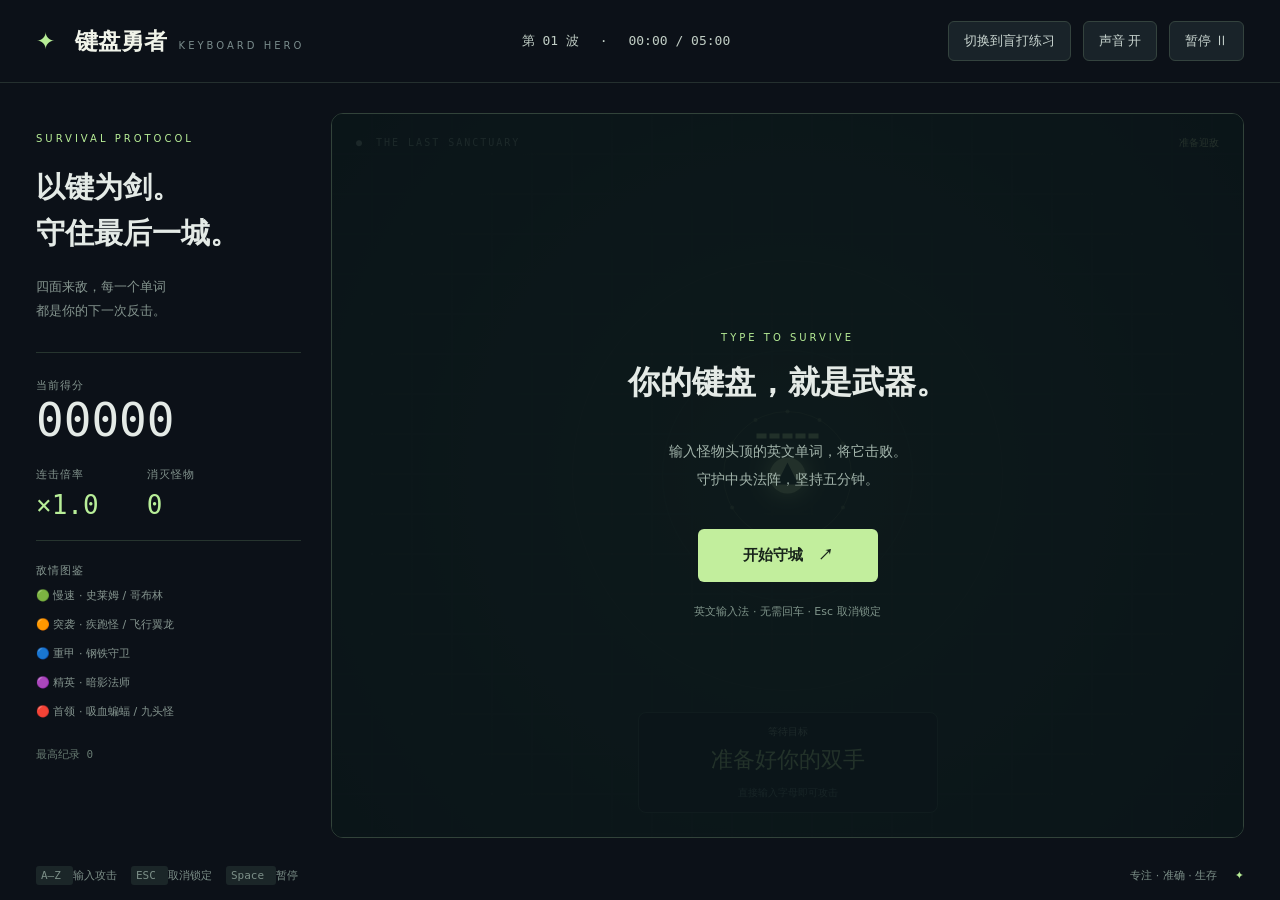
==== index.html @ b15db721 "Initial release: Keyboard Hero with survival and typing practice" ====
<!doctype html><html lang="zh-CN"><meta charset="utf-8"><meta name="viewport" content="width=device-width,initial-scale=1"><title>键盘勇者 · KEYBOARD HERO</title><link rel="stylesheet" href="style.css"><body><header><div class="brand">✦ <b>键盘勇者</b><small>KEYBOARD HERO</small></div><div id="clock">第 01 波　 ·　 00:00 / 05:00</div><div class="tools"><button id="mode">切换到盲打练习</button><button id="sound">声音 开</button><button id="pause">暂停 Ⅱ</button></div></header><main><aside><span class="eyebrow">SURVIVAL PROTOCOL</span><h1>以键为剑。<br>守住最后一城。</h1><p>四面来敌，每一个单词<br>都是你的下一次反击。</p><div class="stat"><label>当前得分</label><strong id="score">00000</strong></div><div class="duo"><div><label>连击倍率</label><b id="combo">×1.0</b></div><div><label>消灭怪物</label><b id="kills">0</b></div></div><section><label>敌情图鉴</label><p>🟢 慢速 · 史莱姆 / 哥布林</p><p>🟠 突袭 · 疾跑怪 / 飞行翼龙</p><p>🔵 重甲 · 钢铁守卫</p><p>🟣 精英 · 暗影法师</p><p>🔴 首领 · 吸血蝙蝠 / 九头怪</p></section><small id="best">最高纪录 0</small></aside><div class="arena"><canvas id="game"></canvas><div class="arena-top"><span>●　THE LAST SANCTUARY</span><span id="phase">准备迎敌</span></div><div id="overlay"><span class="eyebrow">TYPE TO SURVIVE</span><h2 id="title">你的键盘，就是武器。</h2><p id="message">输入怪物头顶的英文单词，将它击败。<br>守护中央法阵，坚持五分钟。</p><button class="primary" id="start">开始守城　↗</button><div class="hint">英文输入法 · 无需回车 · Esc 取消锁定</div></div><div class="inputbox"><span id="target">等待目标</span><strong id="typed">准备好你的双手</strong><i id="notice">直接输入字母即可攻击</i></div></div></main><section id="trainer" hidden><div class="trainer-top"><div><span class="eyebrow">TOUCH TYPING LAB</span><h3 id="fingerHint">双手放在基准键上</h3></div><label>练习范围 <select id="range"><option value="asdfjkl">基准行 · A S D F J K L</option><option value="qwertyuiop">上排字母 · Q–P</option><option value="zxcvbnm">下排字母 · Z–M</option><option value="abcdefghijklmnopqrstuvwxyz">全部 26 个字母</option></select></label><div id="practiceStats">准确率 100% · 正确 0</div></div><div id="keyboard" aria-label="标准 QWERTY 键盘与指法提示"></div><div id="fingers"></div><p class="posture">左手 A S D F · 右手 J K L ;　｜　食指寻找 F / J 凸点，按完回到基准位；眼睛看屏幕。</p></section><footer><span><kbd> A–Z </kbd> 输入攻击　 <kbd> ESC </kbd> 取消锁定　 <kbd> Space </kbd> 暂停</span><span>专注 · 准确 · 生存 <span class="dot">✦</span></span></footer><script src="game.js"></script></body></html>
---- style.css ----
*{box-sizing:border-box}body{margin:0;background:#0c1118;color:#e4eae6;font-family:Inter,"PingFang SC",system-ui,sans-serif}header{height:83px;border-bottom:1px solid #25302f;display:flex;align-items:center;justify-content:space-between;padding:0 36px}.brand{font-size:23px;color:#b7ed96}.brand b{color:#f0f3e9;margin:0 12px}.brand small{font-size:10px;letter-spacing:3px;color:#7a8c8c}#clock{font-family:monospace;color:#c0cdc4}.tools{display:flex;gap:12px}button{cursor:pointer;background:#192329;border:1px solid #34433e;color:#cad6d1;border-radius:6px;padding:10px 15px}button:hover{border-color:#bbe99b;color:white}main{display:grid;grid-template-columns:265px 1fr;gap:30px;margin:30px 36px;height:calc(100vh - 175px);min-height:560px}aside{padding:14px 0}.eyebrow{font-size:10px;letter-spacing:3px;color:#b7ed96}h1{font-size:29px;line-height:1.6;margin:18px 0}aside p{font-size:13px;color:#84948e;line-height:1.9}label{display:block;font-size:11px;color:#83948e;letter-spacing:1px}.stat{border-top:1px solid #27352f;padding-top:25px;margin-top:28px}.stat strong{font-size:46px;font-family:monospace;font-weight:400}.duo{display:flex;gap:48px;margin:20px 0}.duo b{display:block;font:26px monospace;margin-top:8px;color:#b8ee98}section{border-top:1px solid #27352f;padding:22px 0 12px}section p{font-size:11px;margin:8px 0}aside small{color:#667970;font:11px monospace}.arena{position:relative;overflow:hidden;border:1px solid #32433a;border-radius:12px;background:#101d1c;min-width:0}canvas{width:100%;height:100%;display:block}.arena-top{position:absolute;top:22px;left:24px;right:24px;display:flex;justify-content:space-between;font:10px monospace;letter-spacing:2px;color:#91aa99;pointer-events:none}#phase{color:#cee5a3;letter-spacing:0}#overlay{position:absolute;inset:0;display:flex;flex-direction:column;justify-content:center;align-items:center;background:#0b1519de;z-index:3;text-align:center;padding:20px}h2{font-size:32px;margin:18px 0}#message{color:#a2b4ab;line-height:2;font-size:14px}.primary{background:#c2ee9d;color:#18241b;font-size:15px;font-weight:700;padding:17px 45px;margin:22px 0;border:0}.primary:hover{background:#d8ffb8;color:#18241b}.hint{font-size:11px;color:#7f948a}.inputbox{position:absolute;bottom:24px;left:50%;transform:translateX(-50%);min-width:300px;text-align:center;background:#0b151de8;border:1px solid #344e43;border-radius:8px;padding:12px;pointer-events:none}.inputbox span{display:block;font-size:10px;color:#97ac9b}.inputbox strong{display:block;font:22px monospace;color:#c5f49f;margin:6px}.inputbox i{font-size:10px;color:#6e8980;font-style:normal}footer{display:flex;justify-content:space-between;margin:0 36px;color:#7d9089;font-size:11px}kbd{background:#1b2628;padding:3px 5px;border-radius:3px}.dot{color:#b7ed96;margin-left:14px}@media(max-width:850px){main{grid-template-columns:1fr;margin:15px;height:75vh}aside{display:none}header{padding:0 15px}.brand small{display:none}#clock{font-size:10px}.tools{gap:4px}button{padding:8px}footer{margin:10px 15px;font-size:10px}h2{font-size:24px}}

[hidden]{display:none!important}select{background:#15242a;color:#d9e8da;border:1px solid #41564b;padding:9px;border-radius:5px;margin-left:8px}body.practice main{height:43vh;min-height:300px;margin-bottom:12px;grid-template-columns:200px 1fr}body.practice aside{padding:0}body.practice aside h1{font-size:20px;line-height:1.3;margin:12px 0}body.practice aside>p,body.practice aside section,body.practice aside #best{display:none}body.practice .stat{margin-top:14px;padding-top:12px}body.practice .stat strong{font-size:30px}body.practice .duo{margin:12px 0}body.practice .inputbox{display:none}#trainer{margin:0 36px 16px;padding:16px 24px;background:#101c20;border:1px solid #2d453c;border-radius:12px}.trainer-top{display:flex;justify-content:space-between;align-items:center;gap:12px}h3{font-size:19px;margin:6px 0 12px}#practiceStats{font-size:12px;color:#b7ed96}#keyboard{max-width:760px;margin:auto}.keyrow{display:flex;justify-content:center;gap:6px;margin:6px}.keycap{width:62px;height:46px;background:#1a2a2c;border:1px solid #3a5049;border-bottom:3px solid var(--finger);border-radius:6px;text-align:center;padding:4px;color:#d7e1dc;transition:background .12s}.keycap b{font:18px monospace;display:block}.keycap small{font-size:8px;color:#96aaa0}.keycap.home b{text-decoration:underline;text-underline-offset:3px}.keycap.active{background:#c1ec9d;color:#15261c;box-shadow:0 0 18px #b6ea9340;transform:translateY(-2px)}.keycap.active small{color:#244131}#fingers{display:flex;justify-content:center;gap:8px;margin:12px auto 0;flex-wrap:wrap}.finger{font-size:10px;padding:6px 10px;border:1px solid var(--finger);border-radius:20px;color:#8fa299}.finger.active{background:var(--finger);color:#14221d}.posture{text-align:center;font-size:11px;color:#899d92;margin:10px 0 0}@media(max-width:850px){#trainer{margin:0 15px 12px;padding:12px}.trainer-top{flex-wrap:wrap}body.practice main{grid-template-columns:1fr}.keyrow{gap:3px;margin:4px 0}.keycap{width:9%;height:42px}.keycap small{font-size:7px}header .brand{font-size:16px}#mode{font-size:11px}.trainer-top label{font-size:10px}.tools{flex-wrap:wrap}}
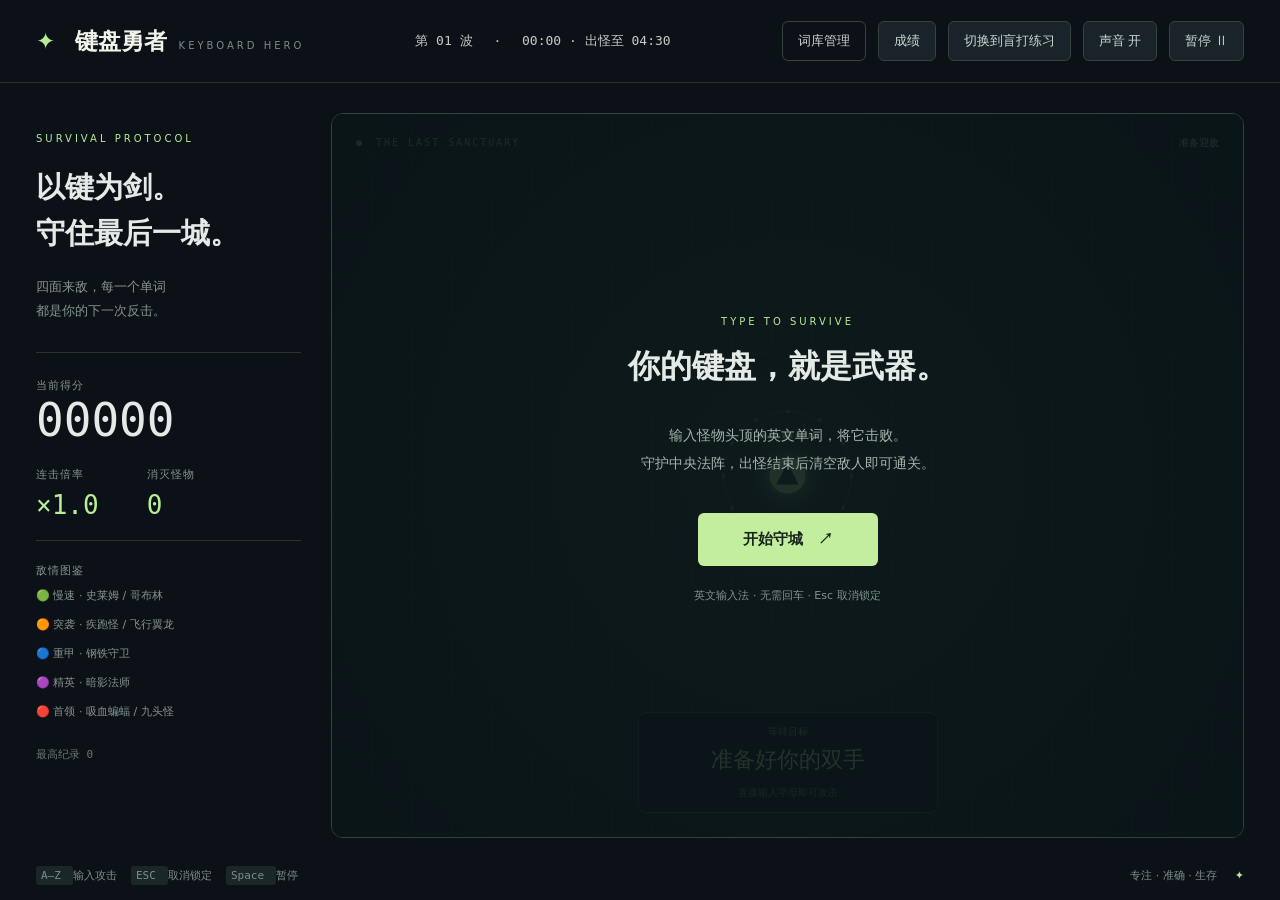
==== commit e5a9553f: "Add local records, textbook vocabulary and difficulty-based spelling gameplay" ====
--- a/index.html
+++ b/index.html
@@ -1 +1,3 @@
-<!doctype html><html lang="zh-CN"><meta charset="utf-8"><meta name="viewport" content="width=device-width,initial-scale=1"><title>键盘勇者 · KEYBOARD HERO</title><link rel="stylesheet" href="style.css"><body><header><div class="brand">✦ <b>键盘勇者</b><small>KEYBOARD HERO</small></div><div id="clock">第 01 波　 ·　 00:00 / 05:00</div><div class="tools"><button id="mode">切换到盲打练习</button><button id="sound">声音 开</button><button id="pause">暂停 Ⅱ</button></div></header><main><aside><span class="eyebrow">SURVIVAL PROTOCOL</span><h1>以键为剑。<br>守住最后一城。</h1><p>四面来敌，每一个单词<br>都是你的下一次反击。</p><div class="stat"><label>当前得分</label><strong id="score">00000</strong></div><div class="duo"><div><label>连击倍率</label><b id="combo">×1.0</b></div><div><label>消灭怪物</label><b id="kills">0</b></div></div><section><label>敌情图鉴</label><p>🟢 慢速 · 史莱姆 / 哥布林</p><p>🟠 突袭 · 疾跑怪 / 飞行翼龙</p><p>🔵 重甲 · 钢铁守卫</p><p>🟣 精英 · 暗影法师</p><p>🔴 首领 · 吸血蝙蝠 / 九头怪</p></section><small id="best">最高纪录 0</small></aside><div class="arena"><canvas id="game"></canvas><div class="arena-top"><span>●　THE LAST SANCTUARY</span><span id="phase">准备迎敌</span></div><div id="overlay"><span class="eyebrow">TYPE TO SURVIVE</span><h2 id="title">你的键盘，就是武器。</h2><p id="message">输入怪物头顶的英文单词，将它击败。<br>守护中央法阵，坚持五分钟。</p><button class="primary" id="start">开始守城　↗</button><div class="hint">英文输入法 · 无需回车 · Esc 取消锁定</div></div><div class="inputbox"><span id="target">等待目标</span><strong id="typed">准备好你的双手</strong><i id="notice">直接输入字母即可攻击</i></div></div></main><section id="trainer" hidden><div class="trainer-top"><div><span class="eyebrow">TOUCH TYPING LAB</span><h3 id="fingerHint">双手放在基准键上</h3></div><label>练习范围 <select id="range"><option value="asdfjkl">基准行 · A S D F J K L</option><option value="qwertyuiop">上排字母 · Q–P</option><option value="zxcvbnm">下排字母 · Z–M</option><option value="abcdefghijklmnopqrstuvwxyz">全部 26 个字母</option></select></label><div id="practiceStats">准确率 100% · 正确 0</div></div><div id="keyboard" aria-label="标准 QWERTY 键盘与指法提示"></div><div id="fingers"></div><p class="posture">左手 A S D F · 右手 J K L ;　｜　食指寻找 F / J 凸点，按完回到基准位；眼睛看屏幕。</p></section><footer><span><kbd> A–Z </kbd> 输入攻击　 <kbd> ESC </kbd> 取消锁定　 <kbd> Space </kbd> 暂停</span><span>专注 · 准确 · 生存 <span class="dot">✦</span></span></footer><script src="game.js"></script></body></html>
+<!doctype html><html lang="zh-CN"><meta charset="utf-8"><meta name="viewport" content="width=device-width,initial-scale=1"><title>键盘勇者 · KEYBOARD HERO</title><link rel="stylesheet" href="style.css"><body><header><div class="brand">✦ <b>键盘勇者</b><small>KEYBOARD HERO</small></div><div id="clock">第 01 波　 ·　 00:00 · 出怪至 04:30</div><div class="tools"><a class="button-link" id="libraryLink" href="library.html" target="_blank">词库管理</a><button id="records">成绩</button><button id="mode">切换到盲打练习</button><button id="sound">声音 开</button><button id="pause">暂停 Ⅱ</button></div></header><main><aside><span class="eyebrow">SURVIVAL PROTOCOL</span><h1>以键为剑。<br>守住最后一城。</h1><p>四面来敌，每一个单词<br>都是你的下一次反击。</p><div class="stat"><label>当前得分</label><strong id="score">00000</strong></div><div class="duo"><div><label>连击倍率</label><b id="combo">×1.0</b></div><div><label>消灭怪物</label><b id="kills">0</b></div></div><section><label>敌情图鉴</label><p>🟢 慢速 · 史莱姆 / 哥布林</p><p>🟠 突袭 · 疾跑怪 / 飞行翼龙</p><p>🔵 重甲 · 钢铁守卫</p><p>🟣 精英 · 暗影法师</p><p>🔴 首领 · 吸血蝙蝠 / 九头怪</p></section><small id="best">最高纪录 0</small></aside><div class="arena"><canvas id="game"></canvas><div class="arena-top"><span>●　THE LAST SANCTUARY</span><span id="phase">准备迎敌</span></div><div id="overlay"><span class="eyebrow">TYPE TO SURVIVE</span><h2 id="title">你的键盘，就是武器。</h2><p id="message">输入怪物头顶的英文单词，将它击败。<br>守护中央法阵，出怪结束后清空敌人即可通关。</p><button class="primary" id="start">开始守城　↗</button><div class="hint">英文输入法 · 无需回车 · Esc 取消锁定</div><p id="gameSaveStatus" role="status"></p></div><div class="inputbox"><span id="target">等待目标</span><strong id="typed">准备好你的双手</strong><i id="notice">直接输入字母即可攻击</i></div></div></main><section id="trainer" hidden><div class="trainer-top"><div><span class="eyebrow">TOUCH TYPING LAB</span><h3 id="fingerHint">双手放在基准键上</h3></div><label>练习范围 <select id="range"><option value="asdfjkl">基准行 · A S D F J K L</option><option value="qwertyuiop">上排字母 · Q–P</option><option value="zxcvbnm">下排字母 · Z–M</option><option value="abcdefghijklmnopqrstuvwxyz">全部 26 个字母</option></select></label><div id="practiceStats">准确率 100% · 正确 0</div></div><div id="keyboard" aria-label="标准 QWERTY 键盘与指法提示"></div><div id="fingers"></div><p class="posture">左手 A S D F · 右手 J K L ;　｜　食指寻找 F / J 凸点，按完回到基准位；眼睛看屏幕。</p></section><footer><span><kbd> A–Z </kbd> 输入攻击　 <kbd> ESC </kbd> 取消锁定　 <kbd> Space </kbd> 暂停</span><span>专注 · 准确 · 生存 <span class="dot">✦</span></span></footer><dialog id="setupDialog"><form id="setupForm"><h2>准备出发</h2><p id="connection">正在连接本地数据库…</p><div class="form-grid"><label>已有玩家<select id="playerSelect"><option value="">新玩家</option></select></label><label>玩家昵称<input id="nickname" maxlength="40" placeholder="输入昵称" required></label><label id="difficultyLabel">游戏难度<select id="difficulty"><option value="easy">简单 · 8% 拼写挑战</option><option value="medium">中等 · 20% 拼写挑战</option><option value="hard">困难 · 40% 拼写挑战</option></select></label><label>词汇来源<select id="source"><option value="builtin">内置词库</option><option value="custom">教材 / 自定义词库</option></select></label></div><div id="listPicker" hidden><label>筛选教材<select id="bookFilter"><option value="">全部教材</option></select></label><div id="listChoices"></div><p id="selectionCount"></p></div><p id="hintSummary"></p><p id="setupHelp">始终输入完整单词；可点击怪物或九头怪词卡选定目标。</p><p class="error" id="setupError" role="alert"></p><div class="actions"><button type="button" id="cancelSetup">返回</button><button class="primary" id="confirmStart">开始游戏</button></div></form></dialog>
+<dialog id="statsDialog"><h2>本地成绩</h2><label>玩家<select id="statsPlayer"></select></label><p id="saveStatus" role="status"></p><button id="retrySave" hidden>重试保存成绩</button><h3>个人纪录 · 按词库和提示方式分组</h3><div id="personalRecords"></div><h3>同条件排行榜</h3><select id="rankingScope"></select><div id="ranking"></div><h3>最近 20 次对局</h3><div class="table-scroll" id="history"></div><button id="closeStats">关闭</button></dialog>
+<script src="game.js"></script><script src="app.js"></script></body></html>
--- a/style.css
+++ b/style.css
@@ -1,3 +1,7 @@
 *{box-sizing:border-box}body{margin:0;background:#0c1118;color:#e4eae6;font-family:Inter,"PingFang SC",system-ui,sans-serif}header{height:83px;border-bottom:1px solid #25302f;display:flex;align-items:center;justify-content:space-between;padding:0 36px}.brand{font-size:23px;color:#b7ed96}.brand b{color:#f0f3e9;margin:0 12px}.brand small{font-size:10px;letter-spacing:3px;color:#7a8c8c}#clock{font-family:monospace;color:#c0cdc4}.tools{display:flex;gap:12px}button{cursor:pointer;background:#192329;border:1px solid #34433e;color:#cad6d1;border-radius:6px;padding:10px 15px}button:hover{border-color:#bbe99b;color:white}main{display:grid;grid-template-columns:265px 1fr;gap:30px;margin:30px 36px;height:calc(100vh - 175px);min-height:560px}aside{padding:14px 0}.eyebrow{font-size:10px;letter-spacing:3px;color:#b7ed96}h1{font-size:29px;line-height:1.6;margin:18px 0}aside p{font-size:13px;color:#84948e;line-height:1.9}label{display:block;font-size:11px;color:#83948e;letter-spacing:1px}.stat{border-top:1px solid #27352f;padding-top:25px;margin-top:28px}.stat strong{font-size:46px;font-family:monospace;font-weight:400}.duo{display:flex;gap:48px;margin:20px 0}.duo b{display:block;font:26px monospace;margin-top:8px;color:#b8ee98}section{border-top:1px solid #27352f;padding:22px 0 12px}section p{font-size:11px;margin:8px 0}aside small{color:#667970;font:11px monospace}.arena{position:relative;overflow:hidden;border:1px solid #32433a;border-radius:12px;background:#101d1c;min-width:0}canvas{width:100%;height:100%;display:block}.arena-top{position:absolute;top:22px;left:24px;right:24px;display:flex;justify-content:space-between;font:10px monospace;letter-spacing:2px;color:#91aa99;pointer-events:none}#phase{color:#cee5a3;letter-spacing:0}#overlay{position:absolute;inset:0;display:flex;flex-direction:column;justify-content:center;align-items:center;background:#0b1519de;z-index:3;text-align:center;padding:20px}h2{font-size:32px;margin:18px 0}#message{color:#a2b4ab;line-height:2;font-size:14px}.primary{background:#c2ee9d;color:#18241b;font-size:15px;font-weight:700;padding:17px 45px;margin:22px 0;border:0}.primary:hover{background:#d8ffb8;color:#18241b}.hint{font-size:11px;color:#7f948a}.inputbox{position:absolute;bottom:24px;left:50%;transform:translateX(-50%);min-width:300px;text-align:center;background:#0b151de8;border:1px solid #344e43;border-radius:8px;padding:12px;pointer-events:none}.inputbox span{display:block;font-size:10px;color:#97ac9b}.inputbox strong{display:block;font:22px monospace;color:#c5f49f;margin:6px}.inputbox i{font-size:10px;color:#6e8980;font-style:normal}footer{display:flex;justify-content:space-between;margin:0 36px;color:#7d9089;font-size:11px}kbd{background:#1b2628;padding:3px 5px;border-radius:3px}.dot{color:#b7ed96;margin-left:14px}@media(max-width:850px){main{grid-template-columns:1fr;margin:15px;height:75vh}aside{display:none}header{padding:0 15px}.brand small{display:none}#clock{font-size:10px}.tools{gap:4px}button{padding:8px}footer{margin:10px 15px;font-size:10px}h2{font-size:24px}}
 
 [hidden]{display:none!important}select{background:#15242a;color:#d9e8da;border:1px solid #41564b;padding:9px;border-radius:5px;margin-left:8px}body.practice main{height:43vh;min-height:300px;margin-bottom:12px;grid-template-columns:200px 1fr}body.practice aside{padding:0}body.practice aside h1{font-size:20px;line-height:1.3;margin:12px 0}body.practice aside>p,body.practice aside section,body.practice aside #best{display:none}body.practice .stat{margin-top:14px;padding-top:12px}body.practice .stat strong{font-size:30px}body.practice .duo{margin:12px 0}body.practice .inputbox{display:none}#trainer{margin:0 36px 16px;padding:16px 24px;background:#101c20;border:1px solid #2d453c;border-radius:12px}.trainer-top{display:flex;justify-content:space-between;align-items:center;gap:12px}h3{font-size:19px;margin:6px 0 12px}#practiceStats{font-size:12px;color:#b7ed96}#keyboard{max-width:760px;margin:auto}.keyrow{display:flex;justify-content:center;gap:6px;margin:6px}.keycap{width:62px;height:46px;background:#1a2a2c;border:1px solid #3a5049;border-bottom:3px solid var(--finger);border-radius:6px;text-align:center;padding:4px;color:#d7e1dc;transition:background .12s}.keycap b{font:18px monospace;display:block}.keycap small{font-size:8px;color:#96aaa0}.keycap.home b{text-decoration:underline;text-underline-offset:3px}.keycap.active{background:#c1ec9d;color:#15261c;box-shadow:0 0 18px #b6ea9340;transform:translateY(-2px)}.keycap.active small{color:#244131}#fingers{display:flex;justify-content:center;gap:8px;margin:12px auto 0;flex-wrap:wrap}.finger{font-size:10px;padding:6px 10px;border:1px solid var(--finger);border-radius:20px;color:#8fa299}.finger.active{background:var(--finger);color:#14221d}.posture{text-align:center;font-size:11px;color:#899d92;margin:10px 0 0}@media(max-width:850px){#trainer{margin:0 15px 12px;padding:12px}.trainer-top{flex-wrap:wrap}body.practice main{grid-template-columns:1fr}.keyrow{gap:3px;margin:4px 0}.keycap{width:9%;height:42px}.keycap small{font-size:7px}header .brand{font-size:16px}#mode{font-size:11px}.trainer-top label{font-size:10px}.tools{flex-wrap:wrap}}
+
+.button-link{display:inline-block;text-decoration:none;color:#cad6d1;border:1px solid #34433e;border-radius:6px;padding:10px 15px;font-size:13px}dialog{color:#e4eae6;background:#101d20;border:1px solid #526a57;border-radius:12px;width:min(900px,94vw);max-height:90vh;padding:26px;overflow:auto}dialog::backdrop{background:#050c12dd}dialog h2{font-size:24px}dialog p{color:#9fb2a7;line-height:1.6;font-size:13px}dialog select,dialog input{margin:6px 0 12px;width:100%}input,textarea{font:14px system-ui;background:#15242a;color:#e4eae6;border:1px solid #41564b;padding:10px;border-radius:5px}input:focus,textarea:focus,select:focus{outline:2px solid #b7ed96}.form-grid{display:grid;grid-template-columns:1fr 1fr;gap:0 18px}.actions{display:flex;align-items:center;justify-content:flex-end;gap:12px}.actions .primary{margin:10px 0}.error{color:#ffb0ae!important;white-space:pre-wrap}.list-option{display:flex;align-items:center;gap:10px;border-bottom:1px solid #2d453c;padding:9px 0;color:#cedbd1}.list-option input{width:auto;margin:0}.table-scroll{overflow:auto}table{border-collapse:collapse;width:100%;font-size:12px;margin:12px 0 20px}th,td{text-align:left;padding:10px 8px;border-bottom:1px solid #2d453c;white-space:nowrap}th{color:#b7ed96}#listChoices{max-height:180px;overflow:auto}.record-card{padding:12px;border:1px solid #2d453c;margin:8px 0;border-radius:6px;font-size:13px}.record-card small{color:#92a69b}.library-main{display:block;height:auto;max-width:1100px;margin:30px auto;padding:0 20px}.library-main section{margin-bottom:20px}.library-main textarea{width:100%;min-height:220px;resize:vertical}.library-main input,.library-main select{width:100%;margin:6px 0 15px}.library-main h1{font-size:26px}.library-main .list-option input{width:auto;margin:0}.library-main p{line-height:1.7;color:#9fb2a7}.library-main .actions{justify-content:flex-start;flex-wrap:wrap}#importPreview{max-height:260px;overflow:auto}#game{touch-action:manipulation}@media(max-width:1100px){header{height:auto;min-height:83px;gap:12px;flex-wrap:wrap;padding:16px}.tools{flex-wrap:wrap}}@media(max-width:600px){.form-grid{grid-template-columns:1fr}dialog{padding:18px}.brand small{display:none}.library-main{padding:0 15px}}
+.inputbox{max-width:calc(100% - 32px);min-width:min(300px,calc(100% - 32px));overflow-wrap:anywhere}#gameSaveStatus{max-width:90%;overflow-wrap:anywhere}#rankingScope{max-width:100%}dialog h3{margin-top:24px}button:disabled{cursor:default;opacity:.5}
+.monster-hint-row{display:grid;grid-template-columns:110px minmax(160px,1fr) 170px;align-items:center;gap:12px;padding:10px 0;border-bottom:1px solid #2d453c;font-size:13px}.monster-hint-row select{margin:0}.monster-hint-row small{font:12px monospace;color:#a8bba9}#history small{display:block;white-space:normal;min-width:220px;max-width:420px;line-height:1.6}#hintSummary{color:#b7ed96}@media(max-width:600px){.monster-hint-row{grid-template-columns:90px 1fr}.monster-hint-row small{grid-column:2}}
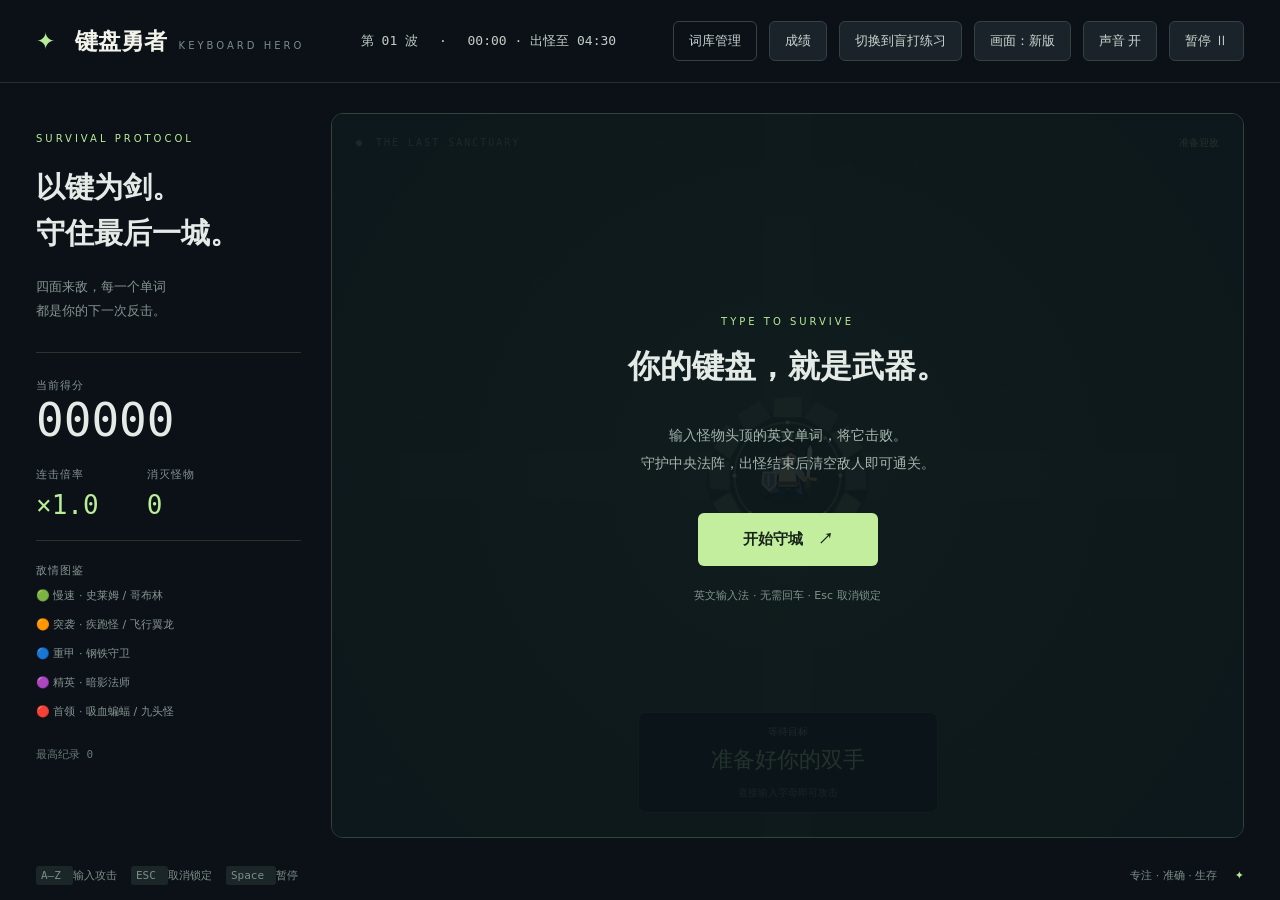
==== commit 4e7a07c7: "Add illustrated visuals with classic mode toggle and preserved snapshot" ====
--- a/index.html
+++ b/index.html
@@ -1,3 +1,3 @@
-<!doctype html><html lang="zh-CN"><meta charset="utf-8"><meta name="viewport" content="width=device-width,initial-scale=1"><title>键盘勇者 · KEYBOARD HERO</title><link rel="stylesheet" href="style.css"><body><header><div class="brand">✦ <b>键盘勇者</b><small>KEYBOARD HERO</small></div><div id="clock">第 01 波　 ·　 00:00 · 出怪至 04:30</div><div class="tools"><a class="button-link" id="libraryLink" href="library.html" target="_blank">词库管理</a><button id="records">成绩</button><button id="mode">切换到盲打练习</button><button id="sound">声音 开</button><button id="pause">暂停 Ⅱ</button></div></header><main><aside><span class="eyebrow">SURVIVAL PROTOCOL</span><h1>以键为剑。<br>守住最后一城。</h1><p>四面来敌，每一个单词<br>都是你的下一次反击。</p><div class="stat"><label>当前得分</label><strong id="score">00000</strong></div><div class="duo"><div><label>连击倍率</label><b id="combo">×1.0</b></div><div><label>消灭怪物</label><b id="kills">0</b></div></div><section><label>敌情图鉴</label><p>🟢 慢速 · 史莱姆 / 哥布林</p><p>🟠 突袭 · 疾跑怪 / 飞行翼龙</p><p>🔵 重甲 · 钢铁守卫</p><p>🟣 精英 · 暗影法师</p><p>🔴 首领 · 吸血蝙蝠 / 九头怪</p></section><small id="best">最高纪录 0</small></aside><div class="arena"><canvas id="game"></canvas><div class="arena-top"><span>●　THE LAST SANCTUARY</span><span id="phase">准备迎敌</span></div><div id="overlay"><span class="eyebrow">TYPE TO SURVIVE</span><h2 id="title">你的键盘，就是武器。</h2><p id="message">输入怪物头顶的英文单词，将它击败。<br>守护中央法阵，出怪结束后清空敌人即可通关。</p><button class="primary" id="start">开始守城　↗</button><div class="hint">英文输入法 · 无需回车 · Esc 取消锁定</div><p id="gameSaveStatus" role="status"></p></div><div class="inputbox"><span id="target">等待目标</span><strong id="typed">准备好你的双手</strong><i id="notice">直接输入字母即可攻击</i></div></div></main><section id="trainer" hidden><div class="trainer-top"><div><span class="eyebrow">TOUCH TYPING LAB</span><h3 id="fingerHint">双手放在基准键上</h3></div><label>练习范围 <select id="range"><option value="asdfjkl">基准行 · A S D F J K L</option><option value="qwertyuiop">上排字母 · Q–P</option><option value="zxcvbnm">下排字母 · Z–M</option><option value="abcdefghijklmnopqrstuvwxyz">全部 26 个字母</option></select></label><div id="practiceStats">准确率 100% · 正确 0</div></div><div id="keyboard" aria-label="标准 QWERTY 键盘与指法提示"></div><div id="fingers"></div><p class="posture">左手 A S D F · 右手 J K L ;　｜　食指寻找 F / J 凸点，按完回到基准位；眼睛看屏幕。</p></section><footer><span><kbd> A–Z </kbd> 输入攻击　 <kbd> ESC </kbd> 取消锁定　 <kbd> Space </kbd> 暂停</span><span>专注 · 准确 · 生存 <span class="dot">✦</span></span></footer><dialog id="setupDialog"><form id="setupForm"><h2>准备出发</h2><p id="connection">正在连接本地数据库…</p><div class="form-grid"><label>已有玩家<select id="playerSelect"><option value="">新玩家</option></select></label><label>玩家昵称<input id="nickname" maxlength="40" placeholder="输入昵称" required></label><label id="difficultyLabel">游戏难度<select id="difficulty"><option value="easy">简单 · 8% 拼写挑战</option><option value="medium">中等 · 20% 拼写挑战</option><option value="hard">困难 · 40% 拼写挑战</option></select></label><label>词汇来源<select id="source"><option value="builtin">内置词库</option><option value="custom">教材 / 自定义词库</option></select></label></div><div id="listPicker" hidden><label>筛选教材<select id="bookFilter"><option value="">全部教材</option></select></label><div id="listChoices"></div><p id="selectionCount"></p></div><p id="hintSummary"></p><p id="setupHelp">始终输入完整单词；可点击怪物或九头怪词卡选定目标。</p><p class="error" id="setupError" role="alert"></p><div class="actions"><button type="button" id="cancelSetup">返回</button><button class="primary" id="confirmStart">开始游戏</button></div></form></dialog>
+<!doctype html><html lang="zh-CN"><meta charset="utf-8"><meta name="viewport" content="width=device-width,initial-scale=1"><title>键盘勇者 · KEYBOARD HERO</title><link rel="stylesheet" href="style.css"><body><header><div class="brand">✦ <b>键盘勇者</b><small>KEYBOARD HERO</small></div><div id="clock">第 01 波　 ·　 00:00 · 出怪至 04:30</div><div class="tools"><a class="button-link" id="libraryLink" href="library.html" target="_blank">词库管理</a><button id="records">成绩</button><button id="mode">切换到盲打练习</button><button id="visualStyle" type="button">画面：新版</button><button id="sound">声音 开</button><button id="pause">暂停 Ⅱ</button></div></header><main><aside><span class="eyebrow">SURVIVAL PROTOCOL</span><h1>以键为剑。<br>守住最后一城。</h1><p>四面来敌，每一个单词<br>都是你的下一次反击。</p><div class="stat"><label>当前得分</label><strong id="score">00000</strong></div><div class="duo"><div><label>连击倍率</label><b id="combo">×1.0</b></div><div><label>消灭怪物</label><b id="kills">0</b></div></div><section><label>敌情图鉴</label><p>🟢 慢速 · 史莱姆 / 哥布林</p><p>🟠 突袭 · 疾跑怪 / 飞行翼龙</p><p>🔵 重甲 · 钢铁守卫</p><p>🟣 精英 · 暗影法师</p><p>🔴 首领 · 吸血蝙蝠 / 九头怪</p></section><small id="best">最高纪录 0</small></aside><div class="arena"><canvas id="game"></canvas><div class="arena-top"><span>●　THE LAST SANCTUARY</span><span id="phase">准备迎敌</span></div><div id="overlay"><span class="eyebrow">TYPE TO SURVIVE</span><h2 id="title">你的键盘，就是武器。</h2><p id="message">输入怪物头顶的英文单词，将它击败。<br>守护中央法阵，出怪结束后清空敌人即可通关。</p><button class="primary" id="start">开始守城　↗</button><div class="hint">英文输入法 · 无需回车 · Esc 取消锁定</div><p id="gameSaveStatus" role="status"></p></div><div class="inputbox"><span id="target">等待目标</span><strong id="typed">准备好你的双手</strong><i id="notice">直接输入字母即可攻击</i></div></div></main><section id="trainer" hidden><div class="trainer-top"><div><span class="eyebrow">TOUCH TYPING LAB</span><h3 id="fingerHint">双手放在基准键上</h3></div><label>练习范围 <select id="range"><option value="asdfjkl">基准行 · A S D F J K L</option><option value="qwertyuiop">上排字母 · Q–P</option><option value="zxcvbnm">下排字母 · Z–M</option><option value="abcdefghijklmnopqrstuvwxyz">全部 26 个字母</option></select></label><div id="practiceStats">准确率 100% · 正确 0</div></div><div id="keyboard" aria-label="标准 QWERTY 键盘与指法提示"></div><div id="fingers"></div><p class="posture">左手 A S D F · 右手 J K L ;　｜　食指寻找 F / J 凸点，按完回到基准位；眼睛看屏幕。</p></section><footer><span><kbd> A–Z </kbd> 输入攻击　 <kbd> ESC </kbd> 取消锁定　 <kbd> Space </kbd> 暂停</span><span>专注 · 准确 · 生存 <span class="dot">✦</span></span></footer><dialog id="setupDialog"><form id="setupForm"><h2>准备出发</h2><p id="connection">正在连接本地数据库…</p><div class="form-grid"><label>已有玩家<select id="playerSelect"><option value="">新玩家</option></select></label><label>玩家昵称<input id="nickname" maxlength="40" placeholder="输入昵称" required></label><label id="difficultyLabel">游戏难度<select id="difficulty"><option value="easy">简单 · 8% 拼写挑战</option><option value="medium">中等 · 20% 拼写挑战</option><option value="hard">困难 · 40% 拼写挑战</option></select></label><label>词汇来源<select id="source"><option value="builtin">内置词库</option><option value="custom">教材 / 自定义词库</option></select></label></div><div id="listPicker" hidden><label>筛选教材<select id="bookFilter"><option value="">全部教材</option></select></label><div id="listChoices"></div><p id="selectionCount"></p></div><p id="hintSummary"></p><p id="setupHelp">始终输入完整单词；可点击怪物或九头怪词卡选定目标。</p><p class="error" id="setupError" role="alert"></p><div class="actions"><button type="button" id="cancelSetup">返回</button><button class="primary" id="confirmStart">开始游戏</button></div></form></dialog>
 <dialog id="statsDialog"><h2>本地成绩</h2><label>玩家<select id="statsPlayer"></select></label><p id="saveStatus" role="status"></p><button id="retrySave" hidden>重试保存成绩</button><h3>个人纪录 · 按词库和提示方式分组</h3><div id="personalRecords"></div><h3>同条件排行榜</h3><select id="rankingScope"></select><div id="ranking"></div><h3>最近 20 次对局</h3><div class="table-scroll" id="history"></div><button id="closeStats">关闭</button></dialog>
-<script src="game.js"></script><script src="app.js"></script></body></html>
+<script src="visuals.js"></script><script src="game.js"></script><script src="app.js"></script></body></html>
